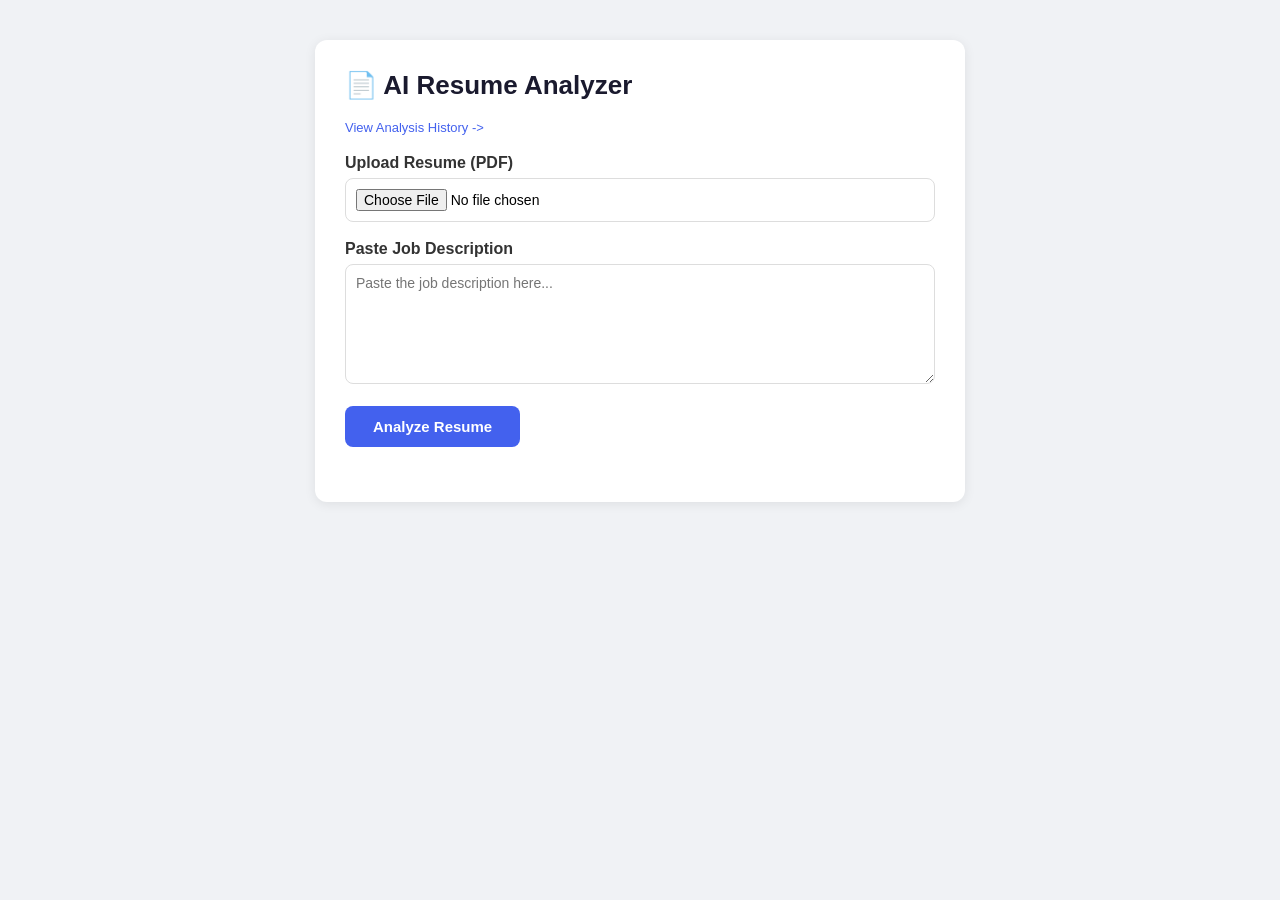
==== frontend/index.html @ 627023c5 "Initial commit: AI Resume Analyzer full-stack app" ====
<!doctype html>
<html lang="en">
  <head>
    <meta charset="UTF-8" />
    <title>AI Resume Analyzer</title>
    <link rel="stylesheet" href="style.css" />
  </head>
  <body>
    <div class="container">
      <h1>📄 AI Resume Analyzer</h1>
      <a
        href="history.html"
        style="font-size: 13px; color: #4361ee; text-decoration: none"
        >View Analysis History -></a
      >

      <label>Upload Resume (PDF)</label>
      <input type="file" id="resumeFile" accept=".pdf" />

      <label>Paste Job Description</label>
      <textarea
        id="jobDescription"
        placeholder="Paste the job description here..."
      ></textarea>

      <button type="button" id="analyzeBtn" onclick="analyzeResume()">
        Analyze Resume
      </button>

      <div id="result"></div>
    </div>

    <script src="script.js"></script>
  </body>
</html>
---- frontend/style.css ----
* {
  box-sizing: border-box;
}
body {
  font-family: "Segoe UI", Arial, sans-serif;
  background: #f0f2f5;
  margin: 0;
  padding: 40px 20px;
}
.container {
  max-width: 650px;
  margin: 0 auto;
  background: white;
  border-radius: 12px;
  padding: 30px;
  box-shadow: 0 2px 12px rgba(0, 0, 0, 0.08);
}
h1 {
  color: #1a1a2e;
  margin-top: 0;
  font-size: 26px;
}
label {
  display: block;
  font-weight: 600;
  margin: 18px 0 6px;
  color: #333;
}
input[type="file"],
textarea {
  width: 100%;
  padding: 10px;
  border: 1px solid #ddd;
  border-radius: 8px;
  font-family: inherit;
  font-size: 14px;
}
textarea {
  height: 120px;
  resize: vertical;
}
button {
  margin-top: 18px;
  background: #4361ee;
  color: white;
  padding: 12px 28px;
  border: none;
  border-radius: 8px;
  font-size: 15px;
  font-weight: 600;
  cursor: pointer;
  transition: background 0.2s;
}
button:hover {
  background: #3651d4;
}
button:disabled {
  background: #aab;
  cursor: not-allowed;
}

#result {
  margin-top: 25px;
}
.score-box {
  text-align: center;
  padding: 20px;
  background: #f8f9fb;
  border-radius: 10px;
  margin-bottom: 20px;
}
.score-number {
  font-size: 42px;
  font-weight: 700;
}
.score-label {
  color: #666;
  font-size: 14px;
}
.bar-bg {
  width: 100%;
  height: 10px;
  background: #e0e0e0;
  border-radius: 5px;
  margin-top: 10px;
  overflow: hidden;
}
.bar-fill {
  height: 100%;
  border-radius: 5px;
  transition: width 0.6s ease;
}

.skills-section {
  margin-top: 16px;
}
.skills-title {
  font-weight: 600;
  margin-bottom: 8px;
  color: #333;
}
.tag {
  display: inline-block;
  padding: 5px 12px;
  border-radius: 20px;
  font-size: 13px;
  margin: 4px 4px 4px 0;
  font-weight: 500;
}
.tag-matched {
  background: #d7f5df;
  color: #1a7431;
}
.tag-missing {
  background: #fde2e2;
  color: #b3261e;
}
.empty-note {
  color: #888;
  font-size: 13px;
  font-style: italic;
}
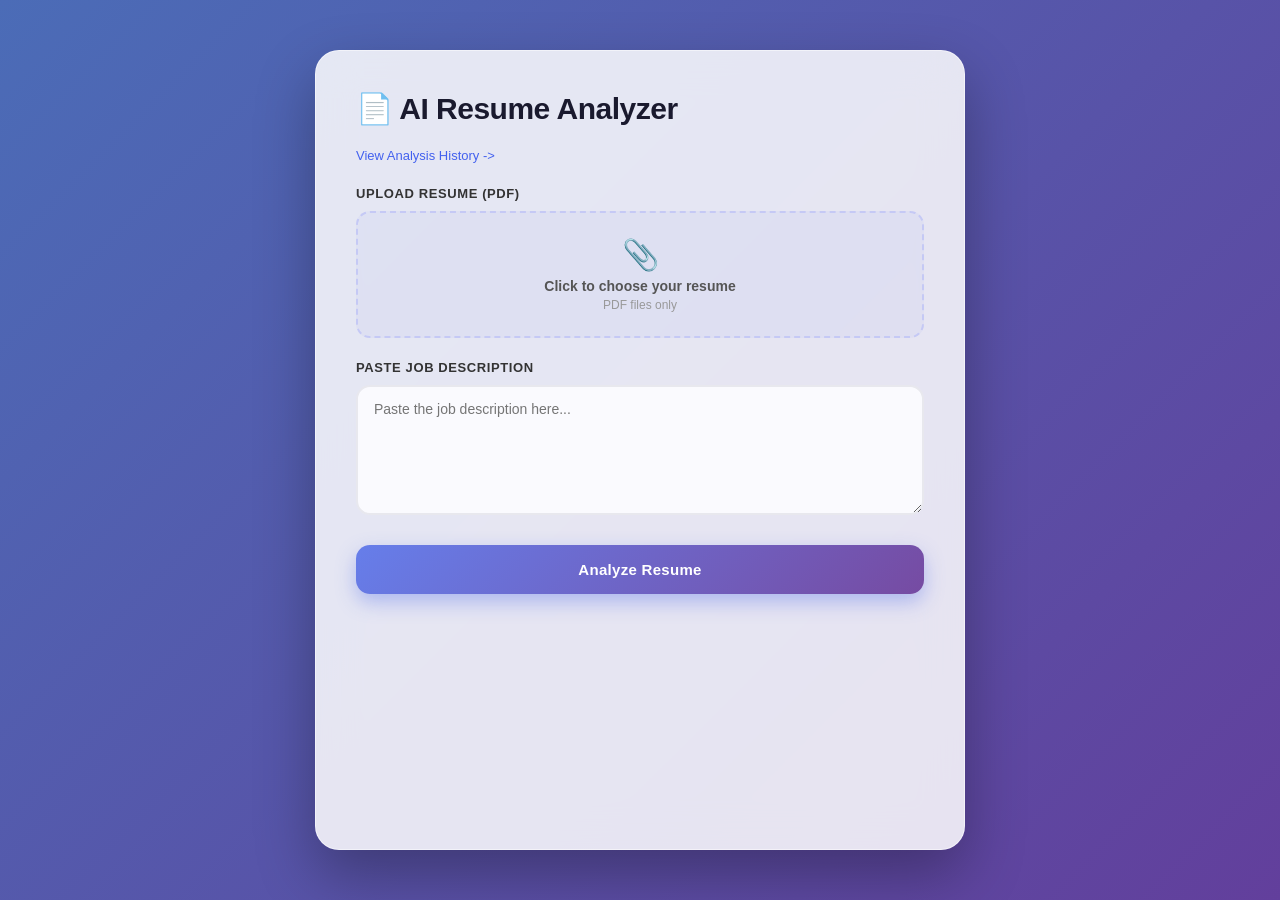
==== commit 9296114a: "Modernize UI with gradient background and glass card design" ====
--- a/frontend/index.html
+++ b/frontend/index.html
@@ -15,7 +15,14 @@
       >
 
       <label>Upload Resume (PDF)</label>
-      <input type="file" id="resumeFile" accept=".pdf" />
+      <div class="file-drop">
+        <div class="file-drop-icon">📎</div>
+        <div class="file-drop-text" id="fileText">
+          Click to choose your resume
+        </div>
+        <div class="file-drop-sub">PDF files only</div>
+        <input type="file" id="resumeFile" accept=".pdf" />
+      </div>
 
       <label>Paste Job Description</label>
       <textarea
--- a/frontend/style.css
+++ b/frontend/style.css
@@ -1,122 +1,308 @@
 * {
   box-sizing: border-box;
 }
+
+@keyframes gradientShift {
+  0% {
+    background-position: 0% 50%;
+  }
+  50% {
+    background-position: 100% 50%;
+  }
+  100% {
+    background-position: 0% 50%;
+  }
+}
+
 body {
-  font-family: "Segoe UI", Arial, sans-serif;
-  background: #f0f2f5;
+  font-family:
+    "Segoe UI",
+    -apple-system,
+    Arial,
+    sans-serif;
+  background: linear-gradient(-45deg, #667eea, #764ba2, #6a3093, #4b6cb7);
+  background-size: 400% 400%;
+  animation: gradientShift 15s ease infinite;
+  min-height: 100vh;
   margin: 0;
-  padding: 40px 20px;
-}
+  padding: 50px 20px;
+  display: flex;
+  justify-content: center;
+}
+
 .container {
   max-width: 650px;
-  margin: 0 auto;
-  background: white;
-  border-radius: 12px;
-  padding: 30px;
-  box-shadow: 0 2px 12px rgba(0, 0, 0, 0.08);
-}
+  width: 100%;
+  background: rgba(255, 255, 255, 0.85);
+  border: 1px solid rgba(255, 255, 255, 0.5);
+  border-radius: 24px;
+  padding: 40px;
+  box-shadow: 0 25px 60px rgba(0, 0, 0, 0.3);
+  backdrop-filter: blur(20px);
+  -webkit-backdrop-filter: blur(20px);
+  animation: floatIn 0.6s ease;
+}
+
+@keyframes floatIn {
+  from {
+    opacity: 0;
+    transform: translateY(20px);
+  }
+  to {
+    opacity: 1;
+    transform: translateY(0);
+  }
+}
+
 h1 {
   color: #1a1a2e;
   margin-top: 0;
-  font-size: 26px;
-}
+  font-size: 30px;
+  font-weight: 800;
+  letter-spacing: -0.5px;
+  display: flex;
+  align-items: center;
+  gap: 10px;
+}
+
 label {
   display: block;
+  font-weight: 700;
+  margin: 22px 0 10px;
+  color: #333;
+  font-size: 13px;
+  text-transform: uppercase;
+  letter-spacing: 0.6px;
+}
+
+/* Custom file upload */
+.file-drop {
+  position: relative;
+  border: 2px dashed #c5c9f5;
+  border-radius: 14px;
+  padding: 24px;
+  text-align: center;
+  background: rgba(102, 126, 234, 0.05);
+  cursor: pointer;
+  transition: all 0.2s;
+}
+.file-drop:hover {
+  border-color: #667eea;
+  background: rgba(102, 126, 234, 0.1);
+}
+.file-drop input[type="file"] {
+  position: absolute;
+  inset: 0;
+  opacity: 0;
+  cursor: pointer;
+  width: 100%;
+  height: 100%;
+}
+.file-drop-icon {
+  font-size: 30px;
+  margin-bottom: 6px;
+}
+.file-drop-text {
+  font-size: 14px;
+  color: #555;
   font-weight: 600;
-  margin: 18px 0 6px;
-  color: #333;
-}
-input[type="file"],
+}
+.file-drop-sub {
+  font-size: 12px;
+  color: #999;
+  margin-top: 4px;
+}
+
 textarea {
   width: 100%;
-  padding: 10px;
-  border: 1px solid #ddd;
-  border-radius: 8px;
+  padding: 14px 16px;
+  border: 2px solid #e8e8ee;
+  border-radius: 14px;
   font-family: inherit;
   font-size: 14px;
-}
-textarea {
-  height: 120px;
+  transition:
+    border-color 0.2s,
+    box-shadow 0.2s;
+  background: #fafafe;
+  height: 130px;
   resize: vertical;
 }
+textarea:hover {
+  border-color: #c9c9f0;
+}
+textarea:focus {
+  outline: none;
+  border-color: #667eea;
+  background: white;
+  box-shadow: 0 0 0 4px rgba(102, 126, 234, 0.12);
+}
+
 button {
-  margin-top: 18px;
-  background: #4361ee;
+  margin-top: 26px;
+  width: 100%;
+  background: linear-gradient(135deg, #667eea, #764ba2);
   color: white;
-  padding: 12px 28px;
+  padding: 16px 32px;
   border: none;
-  border-radius: 8px;
+  border-radius: 14px;
   font-size: 15px;
-  font-weight: 600;
+  font-weight: 700;
+  letter-spacing: 0.3px;
   cursor: pointer;
-  transition: background 0.2s;
+  transition:
+    transform 0.15s,
+    box-shadow 0.15s;
+  box-shadow: 0 8px 20px rgba(102, 126, 234, 0.45);
 }
 button:hover {
-  background: #3651d4;
+  transform: translateY(-3px);
+  box-shadow: 0 12px 28px rgba(102, 126, 234, 0.55);
+}
+button:active {
+  transform: translateY(-1px);
 }
 button:disabled {
-  background: #aab;
+  background: #c4c4d4;
   cursor: not-allowed;
+  box-shadow: none;
+  transform: none;
 }
 
 #result {
-  margin-top: 25px;
-}
+  margin-top: 30px;
+  animation: fadeIn 0.5s ease;
+}
+
+@keyframes fadeIn {
+  from {
+    opacity: 0;
+    transform: translateY(12px);
+  }
+  to {
+    opacity: 1;
+    transform: translateY(0);
+  }
+}
+
 .score-box {
   text-align: center;
-  padding: 20px;
-  background: #f8f9fb;
-  border-radius: 10px;
-  margin-bottom: 20px;
-}
+  padding: 30px;
+  background: linear-gradient(135deg, #f8f9ff, #eef0fc);
+  border-radius: 20px;
+  margin-bottom: 24px;
+  position: relative;
+  overflow: hidden;
+}
+
 .score-number {
-  font-size: 42px;
-  font-weight: 700;
+  font-size: 54px;
+  font-weight: 800;
+  letter-spacing: -1.5px;
 }
 .score-label {
-  color: #666;
-  font-size: 14px;
-}
+  color: #777;
+  font-size: 12px;
+  font-weight: 700;
+  text-transform: uppercase;
+  letter-spacing: 1px;
+  margin-top: 6px;
+}
+
 .bar-bg {
   width: 100%;
-  height: 10px;
-  background: #e0e0e0;
-  border-radius: 5px;
-  margin-top: 10px;
+  height: 14px;
+  background: #e4e4ee;
+  border-radius: 8px;
+  margin-top: 16px;
   overflow: hidden;
+  box-shadow: inset 0 2px 4px rgba(0, 0, 0, 0.05);
 }
 .bar-fill {
   height: 100%;
-  border-radius: 5px;
-  transition: width 0.6s ease;
+  border-radius: 8px;
+  transition: width 1s cubic-bezier(0.4, 0, 0.2, 1);
+  background-size: 200% 100%;
 }
 
 .skills-section {
-  margin-top: 16px;
+  margin-top: 20px;
 }
 .skills-title {
-  font-weight: 600;
-  margin-bottom: 8px;
+  font-weight: 800;
+  margin-bottom: 12px;
   color: #333;
-}
+  font-size: 12px;
+  text-transform: uppercase;
+  letter-spacing: 0.8px;
+}
+
 .tag {
   display: inline-block;
-  padding: 5px 12px;
-  border-radius: 20px;
-  font-size: 13px;
-  margin: 4px 4px 4px 0;
-  font-weight: 500;
+  padding: 7px 16px;
+  border-radius: 24px;
+  font-size: 13px;
+  margin: 4px 5px 4px 0;
+  font-weight: 700;
+  transition: transform 0.15s;
+}
+.tag:hover {
+  transform: scale(1.05);
 }
 .tag-matched {
-  background: #d7f5df;
-  color: #1a7431;
+  background: linear-gradient(135deg, #d7f9e3, #c4f2d6);
+  color: #16743a;
 }
 .tag-missing {
-  background: #fde2e2;
-  color: #b3261e;
+  background: linear-gradient(135deg, #fde3e3, #fbd2d2);
+  color: #b91c1c;
 }
 .empty-note {
+  color: #999;
+  font-size: 13px;
+  font-style: italic;
+}
+
+.top-link {
+  font-size: 13px;
+  color: #764ba2;
+  text-decoration: none;
+  font-weight: 700;
+  display: inline-block;
+  margin-top: 4px;
+}
+.top-link:hover {
+  text-decoration: underline;
+}
+
+table {
+  width: 100%;
+  border-collapse: collapse;
+  margin-top: 18px;
+}
+th,
+td {
+  text-align: left;
+  padding: 13px;
+  border-bottom: 1px solid #f0f0f5;
+  font-size: 13px;
+}
+th {
   color: #888;
-  font-size: 13px;
-  font-style: italic;
-}
+  font-weight: 800;
+  text-transform: uppercase;
+  font-size: 10px;
+  letter-spacing: 0.6px;
+}
+
+@media (max-width: 500px) {
+  .container {
+    padding: 26px;
+    border-radius: 18px;
+  }
+  h1 {
+    font-size: 24px;
+  }
+  .score-number {
+    font-size: 42px;
+  }
+}
